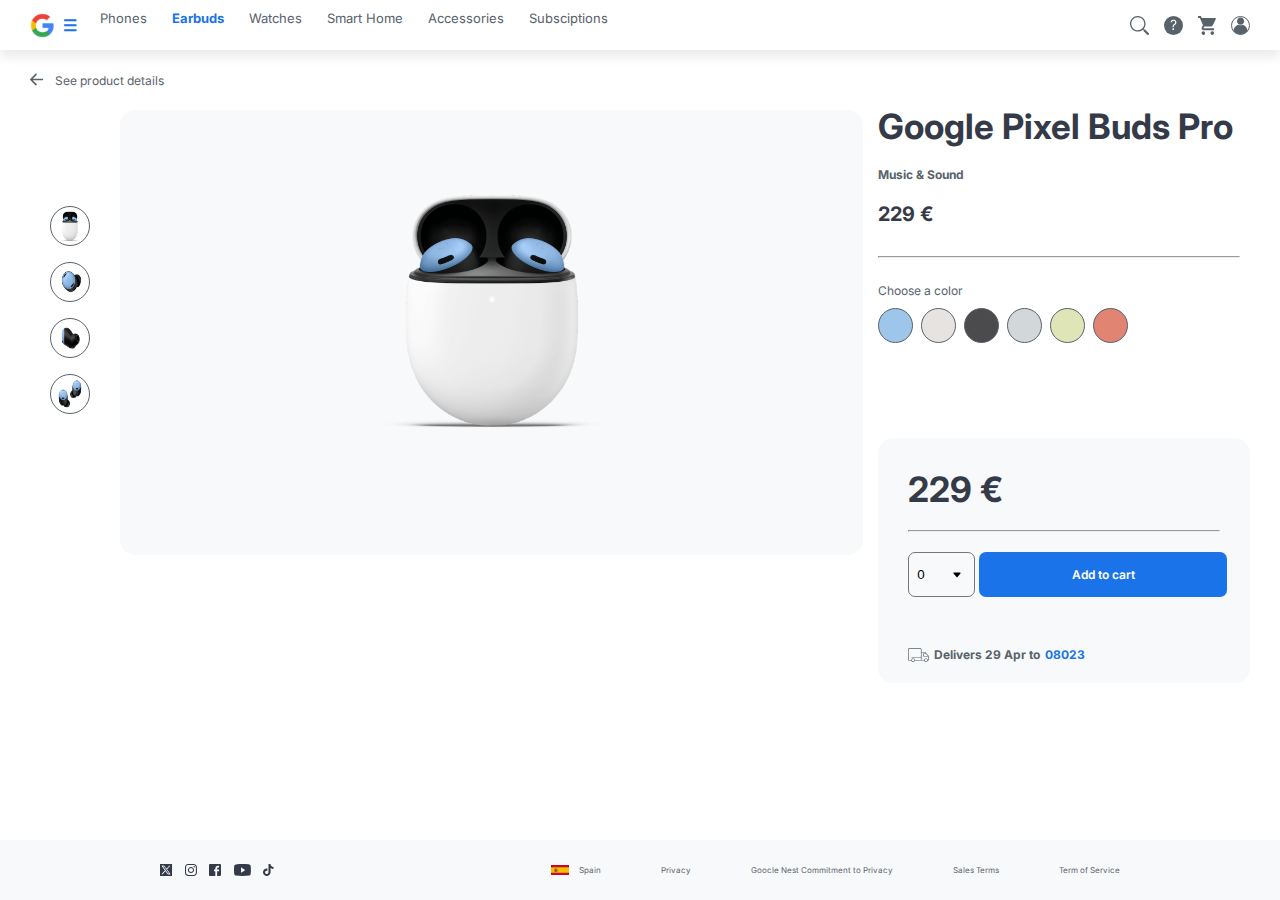
==== index.html @ 32dbdaf0 "first commit" ====
<!DOCTYPE html>
<html lang="en">
<head>
    <meta charset="UTF-8">
    <meta name="viewport" content="width=device-width, initial-scale=1.0">
    <title>Google Store</title>
    <link rel="stylesheet" href="style.css">
    <link rel="stylesheet" href="Text.css">
    <link rel="preconnect" href="https://fonts.googleapis.com">
    <link rel="preconnect" href="https://fonts.gstatic.com" crossorigin>
    <link href="https://fonts.googleapis.com/css2?family=Inter:wght@100..900&display=swap" rel="stylesheet">    
</head>
    <body>
        <header class="nav-wrapper">  
            <img class="nav-img" src="./images/images/google-logo.png" alt="logo-google">
            <nav class="menunav">
                <input type="checkbox" id="menu">
                <label for="menu"> ☰ </label>
                <ul class="menu">
                    <li> <a href="">Phones</a></li>
                    <li><a href="" class="active">Earbuds</a></li>
                    <li><a href="">Watches</a></li>
                    <li><a href="">Smart Home</a></li>
                    <li><a href="">Accessories</a></li>
                    <li><a href="">Subsciptions</a></li>
                </ul>
        </nav>
        <span class="iconos-nav">
            <img src="./images/images/icons/Search.svg" alt="Search">
            <img src="./images/images/icons/Help.svg" alt="Help">
            <img src="./images/images/icons/Cart.svg" alt="Cart">
            <img src="./images/images/icons/Avatar.svg" alt="Avatar">
        </span>
    </header>
    <main>
     <div class="product-details">
        <a href=""><img src="./images/images/icons/Arrow.svg" class="flecha"></a> <p class="see-product">See product details</p>
     </div>
        <section class="left">
            <div class="listadofotos">
                    <br>
                    <img class="fotos-earbuds" src="./images/images/earbuds/earbuds_01.png">
                    <br>
                    <img class="fotos-earbuds" src="./images/images/earbuds/earbuds_02.png" alt="earbuds_02">
                    <br>
                    <img class="fotos-earbuds" src="./images/images/earbuds/earbuds_03.png" alt="earbuds_03">
                    <br>
                    <img class="fotos-earbuds" src="./images/images/earbuds/earbuds_04.png" alt="earbuds_04">
            </div>
            <div class="foto-producto">
                <img class="earbuds01" src="./images/images/earbuds/earbuds_01.png">
            </div>
        </section>
        <section class="right">
            <div class="textos-producto">
                <h1>Google Pixel Buds Pro</h1>
                <br>
                <p class="bold">Music & Sound</p>
                <br>
                <h2>229 €</h2>
                <hr>
            </div>
            <div>
                <p>Choose a color</p>
                <span class="circulos-colores">
                    <div class="circulo-1"></div>
                    <div class="circulo-2"></div>
                    <div class="circulo-3"></div>
                    <div class="circulo-4"></div>
                    <div class="circulo-5"></div>
                    <div class="circulo-6"></div>
                </span>
            </div>
            <div class="pay-box">
                <h1>229 €</h1>
                <hr class="barra-divisoria">
                <div class="button-form">
                    <form action="#">
                        <select name="numbers" id="numbers">
                            <option value="number-1">0</option>
                                <option value="number-2">1</option>
                            <option value="number-3">2</option>
                        </select>
                    <button class="add-to-cart">Add to cart</button>
                    <div class="Delivers">
                            <img src="./images/images/icons/Delivery.svg"><p class="bold">Delivers 29 Apr to</p><p class="boldblue">08023</p>
                        </span>
                    </div>
                </span>               
                <br>
            </div>
        </section>       
    </main>
    <footer>
        <span class="iconos-redes">
            <img src="./images/images/icons/SM-x.svg" alt="Twitter-X">
            <img src="./images/images/icons/SM-instagram.svg" alt="Instagram">
            <img src="./images/images/icons/SM-facebook.svg" alt="Facebook">
            <img src="./images/images/icons/SM-youtube.svg" alt="YouTube">            
            <img src="./images/images/icons/SM-tiktok.svg" alt="TikTok">
        </span>
        <ul class="footer-links">
            <li class="spain-link"><img class="bandera-spain" src="./images/images/icons/Spain.svg"><a href="">Spain</a></li>
            <li><a href="">Privacy</a></li>
            <li><a href="">Goocle Nest Commitment to Privacy</a></li>
            <li><a href="">Sales Terms</a></li>
            <li><a href="">Term of Service</a></li>
        </ul>
        <br>

    </footer>
    </body>
</html>
---- style.css ----
* {
    margin: 0;
    padding: 0;
    box-sizing: border-box;
}


li {
    list-style: none;
    display: inline;
    justify-content: space-around;
}

ul.menu {
    gap: 25px;
    display: flex;
    align-content: flex-start;
    padding-left: 15px;
}

.nav-wrapper {
    display: flex;
    padding-left: 30px;
    padding-right: 30px;
    padding-top: 10px;
    padding-bottom: 10px;
    background-color: white;
    box-shadow: 0px 7px 10px #ebebeb;
    width: 100%;
    align-items: center;
   
}

nav.menunav {
    display: flex;
} 

.iconos-nav {
    align-content: center;
    justify-content: flex-end;
    gap: 15px;
    margin-left: auto;
    display: flex;
}

.nav-img {
    align-content: center;
    justify-content: flex-start;
    height: 25px;
    width: 25px;
}

footer {
    display: flex;
    padding-left: 30px;
    padding-right: 30px;
    background-color: #f8f9fa;
    width: 100%;
    align-items: center;
    position: fixed;
    bottom: 0;
    padding-top: 20px;
    padding-bottom: 20px ;
}

.footer-links {
    gap: 60px;
    display: flex;
    align-content: flex-start;
    justify-content: center;
    margin-right: 130px;
}

.iconos-redes {
    align-content: center;
    justify-content: flex-start;
    display: flex;
    gap: 12px;
    margin-right: auto;
    margin-left: 130px;
}

.bandera-spain {
    gap: 5px;
    align-content: center;
    height: 10px;
}

.spain-link {
    display: flex;
    gap: 10px;
}

main {
    display: grid;
    grid-template-columns: 2fr 1fr;
    grid-template-rows: auto 1fr;
    margin-top: 20px;
    margin-left: 30px;
    margin-bottom: 40px;
    padding-bottom: 20px;
    position: relative;
}

.product-details {
    display: flex;
    flex-direction: row;
    align-items: center;
    grid-column: span 2;
    grid-row: span 1;
    width: 80%;
    gap: 12px;
}

.right {
    display: flex;
    flex-direction: column;
    margin-right: 20px;
    margin-left: 15px;
    margin-top: 15px;
    gap: 15px;
}

.left {
    display: grid;
    grid-template-columns: 70px 1fr;
    padding-left: 20px;
}  

.listadofotos {
    display: flex;
    flex-direction: column;
    margin-top: 100px;
}


.fotos-earbuds {
    width:40px;
    height:40px;
    border-radius:20px;
    border:1px solid #58626b;
    margin-right: 35px;
}

hr {
    margin-right: 20px;
    margin-top: 30px;
    margin-bottom: 10px;
}

.flecha {
    align-items: center;
    gap: 5px;
    height: 13px;
}

.foto-producto {
    background-color: #f8f9fa;
    border-radius: 15px;
    text-align: center;
    margin-top: 20px;
    height: 75%;
    width: 100%;

}

.earbuds01 {
   height: 300px;
   margin-top: 50px;
}    

.circulos-colores {
    display: flex;
    margin-top: 10px;
    gap: 8px;
}

.circulo-1 {
    background: #9ec6ea;
    border-radius: 50%;
    border:1px solid #58626b;
    width: 35px;
    height: 35px;
    
}

.circulo-2 {
    background: #e7e3e0;
    border-radius: 50%;
    border:1px solid #58626b;
    width: 35px;
    height: 35px;
}

.circulo-3 {
    background: #4b4b4d;
    border-radius: 50%;
    border:1px solid #58626b;
    width: 35px;
    height: 35px;
    
}

.circulo-4 {
    background: #d2d7da;
    border-radius: 50%;
    border:1px solid #58626b;
    width: 35px;
    height: 35px;
}

.circulo-5 {
    background: #dfe5b7;
    border-radius: 50%;
    border:1px solid #58626b;
    width: 35px;
    height: 35px;
    
}

.circulo-6 {
    background: #e18572;
    border-radius: 50%;
    border:1px solid #58626b;
    width: 35px;
    height: 35px;
}

.Delivers {
    margin-top: 50px;
    display: flex;
    justify-items: baseline;
    align-items: center;
    gap: 5px;
}

.pay-box {
    background-color: #f8f9fa;
    border-radius: 15px;
    padding-top: 30px;
    padding-bottom: 1px;
    padding-left: 30px;
    padding-right: 10px;
    margin-top: 80px;
    margin-right: 10px;
    height: 80%;
}

.barra-divisoria {
    margin-right: 20px;
    margin-top: 20px;
    margin-bottom: 20px;
}

select {
    width: 20%;
    height: 45px;
    border-radius: 7px;
    padding: 8px;
    background: url("data:image/svg+xml,<svg height='10px' width='10px' viewBox='0 0 16 16' fill='%23000000' xmlns='http://www.w3.org/2000/svg'><path d='M7.247 11.14 2.451 5.658C1.885 5.013 2.345 4 3.204 4h9.592a1 1 0 0 1 .753 1.659l-4.796 5.48a1 1 0 0 1-1.506 0z'/></svg>") no-repeat;
    background-position: calc(100% - 0.75rem) center;
    -moz-appearance:none;
    -webkit-appearance: none; 
    appearance: none;
}

button {
    width: 75%;
    border: 0px;
    height: 45px;
    background-color: #1a73e8;
    border-radius: 7px;
}

input {
    display: none;
}

label {
    box-sizing: border-box;
    display: inline-block;
    border-radius: 5px;
    width: 30px;
    height: 30px;
    line-height: 30px;
    font-weight: bold;
    text-align: center;
    color: #1a73e8;
    cursor: pointer;
    position: relative;
    }

@media (max-width: 820px) {

    .listadofotos {
        display: none;
    }


    main { 
        display: flex;
        flex-direction: column;
        align-content: center;
        margin-left: 15px;
    }

    .left {
        display: flex;
        align-content: center;
        width: 95%;
        height: 500px
    }

    .right {
        display: grid;
        grid-template-columns: 1fr 1fr;
    }
    
    .foto-producto {
        height: 90%;
    }

    .earbuds01 {
        margin-bottom: 20px;
        margin-top: 70px;
     
     }  

    .textos-producto {
        grid-column: span 2;
    }

    .pay-box {
        margin-top: 5px;
    }

    .iconos-redes {
        margin-left: 10px;                
        margin-right: 70px;
    }

    .footer-links {
       justify-content: space-around;
       margin-right: 0;
       margin-left: 30px;
       gap: 50px;
    }
        
    }


    @media (min-width: 390px) and (max-width: 800px) {

        .main {
            display: flex;
            flex-direction: column;
            align-content: center;
            width: 100%;
        }
        
        .listadofotos {
            display: none;
        }

        .foto-producto {
            height: 380px;
        }

        ul.menu {
            display: none;
        }

        .left,
        .right {
            display: flex;
            flex-direction: column;
            padding: 0px;
            margin-top: 0px;
            margin-right: 0px;
            margin-left: 0px;
            margin-bottom: 15px;
            height: 100%;
        }

        footer {
            display: flex;
            flex-direction: column;
            padding: 0px;
            margin: 0px;
            position: relative;
            bottom: 0;
            align-items: center;
            justify-content: center;
        }

        .iconos-redes {
            display: flex;
            align-items: center;
            justify-content: center;
            margin-left: 0px;
            margin-right: 0;
            margin-bottom: 2px;
            
        }

        .footer-links {
            display: grid;
            grid-template-rows: repeat(5, auto);
            gap: 4px;
            justify-content: center;
            align-items: center;
            text-align: center;
            margin: 0px;
            padding: 0px;
    }

        .spain-link {
            display: flex;
            flex-direction: row;
            grid-row-start: 5;
            gap: 3px;
            justify-content: center;
    }
    
        .earbuds01 {
            margin-bottom: 20px;
            margin-top: 70px;
            height: 60%;
     } 
    
     
}
---- Text.css ----
body {
    font-family: "Inter";
}

h1 {
    font-family: "Inter";
    font-size: 35px;
    color: #353a49;
    font-weight: bold;
}

h2 {
    font-family: "Inter";
    font-size: 20px;
    color: #353a49;
    font-weight: bold;
}

p {
    font-family: "Inter";
    font-size: 12px;
    color: #58626b;
}

p.bold {
    font-family: "Inter";
    font-size: 12px;
    color: #58626b;
    font-weight: bold;
}

p.boldblue {
    font-family: "Inter";
    font-size: 12px;
    color: #1a73e8;
    font-weight: bold;
}

.footer-links {
    font-family: "Inter";
    font-size: 8px;
    color: #58626b;
    text-decoration: none;
}

.menu, 
.left {
    font-size: 13px;
}


a {
    font-family: "Inter";
    color: #58626b;
    text-decoration: none;

}

a:active, 
a:focus,
.active {
    font-family: "Inter";
    color: #1a73e8;
    font-weight: bold;
    text-decoration: none;
}


button {
    font-family: "Inter";
    color: white;
    font-weight: 600;
    text-decoration: none;
    font-size: 12px;
}

@media (min-width: 390px) and (max-width: 800px) {
    h1 {
        font-size: 31px;
       }
}
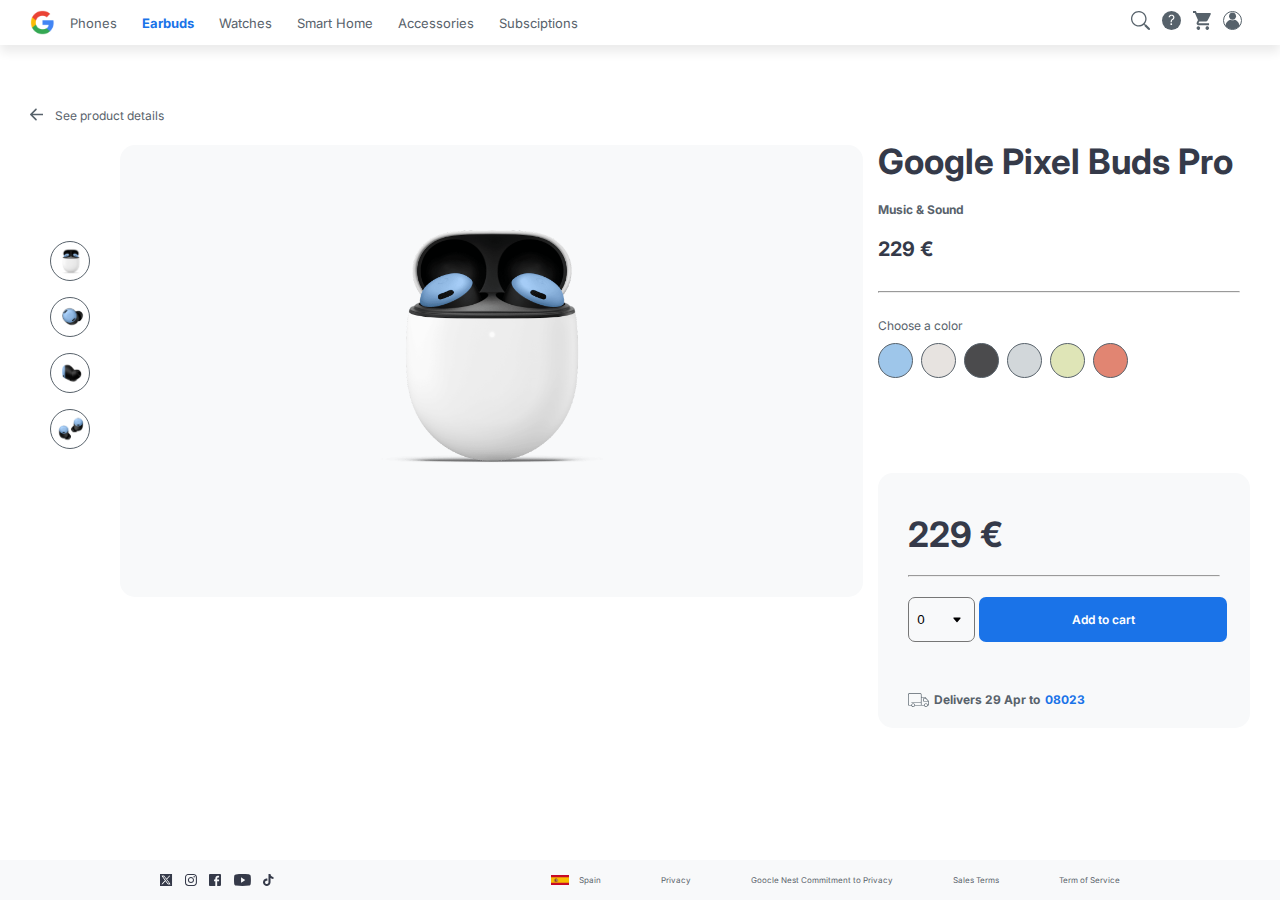
==== commit a426b0ba: "main" ====
--- a/index.html
+++ b/index.html
@@ -4,8 +4,8 @@
     <meta charset="UTF-8">
     <meta name="viewport" content="width=device-width, initial-scale=1.0">
     <title>Google Store</title>
-    <link rel="stylesheet" href="style.css">
-    <link rel="stylesheet" href="Text.css">
+    <link rel="stylesheet" href="./style.css">    
+    <link rel="stylesheet" href="./Text.css">
     <link rel="preconnect" href="https://fonts.googleapis.com">
     <link rel="preconnect" href="https://fonts.gstatic.com" crossorigin>
     <link href="https://fonts.googleapis.com/css2?family=Inter:wght@100..900&display=swap" rel="stylesheet">    
@@ -14,24 +14,24 @@
         <header class="nav-wrapper">  
             <img class="nav-img" src="./images/images/google-logo.png" alt="logo-google">
             <nav class="menunav">
-                <input type="checkbox" id="menu">
-                <label for="menu"> ☰ </label>
                 <ul class="menu">
                     <li> <a href="">Phones</a></li>
-                    <li><a href="" class="active">Earbuds</a></li>
-                    <li><a href="">Watches</a></li>
+                    <li><a href="./index.html" class="active">Earbuds</a></li>
+                    <li><a href="./watches.html">Watches</a></li>
                     <li><a href="">Smart Home</a></li>
                     <li><a href="">Accessories</a></li>
                     <li><a href="">Subsciptions</a></li>
                 </ul>
-        </nav>
-        <span class="iconos-nav">
-            <img src="./images/images/icons/Search.svg" alt="Search">
-            <img src="./images/images/icons/Help.svg" alt="Help">
-            <img src="./images/images/icons/Cart.svg" alt="Cart">
-            <img src="./images/images/icons/Avatar.svg" alt="Avatar">
-        </span>
-    </header>
+            </nav>
+            <span class="iconos-nav">
+                <img src="./images/images/icons/Search.svg" alt="Search">
+                <img src="./images/images/icons/Help.svg" alt="Help">
+                <img src="./images/images/icons/Cart.svg" alt="Cart">
+                <img src="./images/images/icons/Avatar.svg" alt="Avatar">
+            <input type="checkbox" id="menu">
+            <label for="menu" class="menu-hamburgesa"> <svg xmlns="http://www.w3.org/2000/svg" height="24px" viewBox="0 -960 960 960" width="25px" fill="#1a73e8"><path d="M120-240v-80h720v80H120Zm0-200v-80h720v80H120Zm0-200v-80h720v80H120Z"/></svg> </label>
+            </span>
+        </header>
     <main>
      <div class="product-details">
         <a href=""><img src="./images/images/icons/Arrow.svg" class="flecha"></a> <p class="see-product">See product details</p>
@@ -39,13 +39,14 @@
         <section class="left">
             <div class="listadofotos">
                     <br>
-                    <img class="fotos-earbuds" src="./images/images/earbuds/earbuds_01.png">
+                    <div class="circulo-fondoblanco"><img class="fotos-earbuds" src="./images/images/earbuds/earbuds_01.png"></div>
                     <br>
-                    <img class="fotos-earbuds" src="./images/images/earbuds/earbuds_02.png" alt="earbuds_02">
+                    <div class="circulo-fondoblanco"><img class="fotos-earbuds" src="./images/images/earbuds/earbuds_02.png" alt="earbuds_02"></div>
                     <br>
-                    <img class="fotos-earbuds" src="./images/images/earbuds/earbuds_03.png" alt="earbuds_03">
+                    <div class="circulo-fondoblanco"><img class="fotos-earbuds" src="./images/images/earbuds/earbuds_03.png" alt="earbuds_03"></div>
                     <br>
-                    <img class="fotos-earbuds" src="./images/images/earbuds/earbuds_04.png" alt="earbuds_04">
+                    <div class="circulo-fondoblanco"><img class="fotos-earbuds" src="./images/images/earbuds/earbuds_04.png" alt="earbuds_04"></div>
+                    
             </div>
             <div class="foto-producto">
                 <img class="earbuds01" src="./images/images/earbuds/earbuds_01.png">
@@ -84,10 +85,9 @@
                     <button class="add-to-cart">Add to cart</button>
                     <div class="Delivers">
                             <img src="./images/images/icons/Delivery.svg"><p class="bold">Delivers 29 Apr to</p><p class="boldblue">08023</p>
-                        </span>
                     </div>
-                </span>               
-                <br>
+                    <br>
+                </div>
             </div>
         </section>       
     </main>
--- a/style.css
+++ b/style.css
@@ -5,17 +5,19 @@
     box-sizing: border-box;
 }
 
+.menu-hamburgesa {
+    display: none;
+}
 
 li {
     list-style: none;
     display: inline;
-    justify-content: space-around;
 }
 
 ul.menu {
     gap: 25px;
     display: flex;
-    align-content: flex-start;
+    justify-content: flex-start;
     padding-left: 15px;
 }
 
@@ -29,19 +31,24 @@
     box-shadow: 0px 7px 10px #ebebeb;
     width: 100%;
     align-items: center;
+    justify-content: center
    
 }
 
-nav.menunav {
-    display: flex;
-} 
+.menunav {
+    display: flex;
+    flex-direction: row;
+    justify-content: space-around;
+    gap: 15px;
+}
 
 .iconos-nav {
-    align-content: center;
-    justify-content: flex-end;
-    gap: 15px;
     margin-left: auto;
-    display: flex;
+    align-content: space-around;
+}
+
+.iconos-nav img {
+    margin-right: 8px;
 }
 
 .nav-img {
@@ -49,6 +56,7 @@
     justify-content: flex-start;
     height: 25px;
     width: 25px;
+    gap: 30px;
 }
 
 footer {
@@ -60,8 +68,8 @@
     align-items: center;
     position: fixed;
     bottom: 0;
-    padding-top: 20px;
-    padding-bottom: 20px ;
+    padding-top: 10px;
+    padding-bottom: 10px ;
 }
 
 .footer-links {
@@ -80,6 +88,7 @@
     margin-right: auto;
     margin-left: 130px;
 }
+
 
 .bandera-spain {
     gap: 5px;
@@ -96,7 +105,7 @@
     display: grid;
     grid-template-columns: 2fr 1fr;
     grid-template-rows: auto 1fr;
-    margin-top: 20px;
+    margin-top: 60px;
     margin-left: 30px;
     margin-bottom: 40px;
     padding-bottom: 20px;
@@ -118,7 +127,7 @@
     flex-direction: column;
     margin-right: 20px;
     margin-left: 15px;
-    margin-top: 15px;
+    margin-top: 5px;
     gap: 15px;
 }
 
@@ -134,19 +143,26 @@
     margin-top: 100px;
 }
 
+.circulo-fondoblanco {
+    background: white;
+    border-radius: 50%;
+    border:1px solid #58626b;
+    width: 40px;
+    height: 40px;
+}
+
 
 .fotos-earbuds {
     width:40px;
-    height:40px;
-    border-radius:20px;
-    border:1px solid #58626b;
-    margin-right: 35px;
+    margin-right: 30px;
+    margin-top: 4px;
 }
 
 hr {
     margin-right: 20px;
     margin-top: 30px;
     margin-bottom: 10px;
+    color: #4b4b4d;
 }
 
 .flecha {
@@ -291,25 +307,73 @@
     position: relative;
     }
 
-@media (max-width: 820px) {
+
+/* Watches*/
+
+.left-watches {
+    display: flex;
+    flex-direction: row;
+    padding-left: 20px;
+}
+
+.listado-watches img {
+    width: 100px;
+}
+
+.watches {
+    height: 380px;
+    margin-top: 60px;
+    filter: drop-shadow(0 0.5rem 0.5rem rgba(115, 115, 115, 0.6));
+
+}
+
+.watchyellow,
+.watchblack,
+.watchpink {
+    border:1px solid #4b4b4d;
+    border-radius: 8px;
+    text-align: center;
+    width: 140px;
+    height: 140px;
+} 
+
+.listado-watches {
+    display: flex;
+    gap: 12px;
+    margin-bottom: 15px;
+    margin-top: 15px;
+}
+
+/* Tablet */ @media (min-width: 577px) and (max-width: 990px) {
 
     .listadofotos {
         display: none;
     }
 
+    .menu-hamburgesa {
+        display: none;
+    }
+
+    .iconos-nav img {
+    margin-right: 8px;
+}
+    .nav-wrapper {
+        box-shadow: none;
+    }
 
     main { 
         display: flex;
         flex-direction: column;
         align-content: center;
         margin-left: 15px;
+        margin-top: 20px;
     }
 
     .left {
         display: flex;
         align-content: center;
         width: 95%;
-        height: 500px
+        height: 500px;
     }
 
     .right {
@@ -333,7 +397,9 @@
 
     .pay-box {
         margin-top: 5px;
-    }
+        height: 95%;
+    }
+
 
     .iconos-redes {
         margin-left: 10px;                
@@ -344,27 +410,77 @@
        justify-content: space-around;
        margin-right: 0;
        margin-left: 30px;
-       gap: 50px;
+       gap: 40px;
     }
         
-    }
-
-
-    @media (min-width: 390px) and (max-width: 800px) {
-
-        .main {
+/*Watches*/
+
+    .left-watches {
+        display: flex;
+        flex-direction: row;
+        text-align: center;
+        width: 96%;
+        height: 480px;
+    }
+
+    .watches {
+        margin-top: 30px;
+        height: 80%;
+    }
+
+    .listado-watches {
+        display: flex;
+        flex-wrap: wrap;
+        gap: 12px;
+        margin-bottom: 15px;
+        margin-top: 15px;
+    }
+
+}
+
+
+/* Mobil */ @media (max-width: 576px) {
+
+
+        .nav-wrapper {
+            justify-content: space-between;
+        }
+
+        .menunav {
+            display: flex;
+            width: 96%;
+            justify-items: flex-end;
+        
+        }
+        
+        .menu-hamburgesa {
+            display: flex;
+            width: 100%;
+            height: 100%;
+            justify-content: flex-end;
+            margin-left: 5px;
+        }
+
+        .iconos-nav {
+            display: flex;
+            gap: 5px;
+            justify-content: flex-start;
+        }
+        
+        main {
             display: flex;
             flex-direction: column;
-            align-content: center;
-            width: 100%;
-        }
-        
+            width: 96%;
+            margin-top: 20px;
+        }
+
         .listadofotos {
             display: none;
         }
 
         .foto-producto {
             height: 380px;
+            width: 88%;
         }
 
         ul.menu {
@@ -372,15 +488,28 @@
         }
 
         .left,
-        .right {
+        .right,
+        .left-watches {
             display: flex;
             flex-direction: column;
             padding: 0px;
-            margin-top: 0px;
+            margin-top: 8px;
             margin-right: 0px;
             margin-left: 0px;
-            margin-bottom: 15px;
+            margin-bottom: 8px;
             height: 100%;
+            width: 100%;
+        }
+
+        hr {
+            width: 90%;
+        }
+
+        .pay-box {
+            height: 100%;
+            width: 90%;
+            margin-top: 15px;
+            margin-right: 6px;
         }
 
         footer {
@@ -397,17 +526,23 @@
         .iconos-redes {
             display: flex;
             align-items: center;
-            justify-content: center;
+            justify-content: space-around;
+            width: 70%;
             margin-left: 0px;
             margin-right: 0;
-            margin-bottom: 2px;
-            
+            margin-bottom: 16px;
+            margin-top: 20px;
+        }
+
+        .iconos-redes img {
+            height: 35px;
+            gap: 15px;
         }
 
         .footer-links {
             display: grid;
             grid-template-rows: repeat(5, auto);
-            gap: 4px;
+            gap: 8px;
             justify-content: center;
             align-items: center;
             text-align: center;
@@ -428,6 +563,39 @@
             margin-top: 70px;
             height: 60%;
      } 
+
+     /* Watches */
+
+    .listado-watches {
+        display: flex;
+        flex-direction: row;
+        gap: 18px;
+        margin-bottom: 15px;
+        margin-top: 15px;
+    }
+
+    .watchyellow,
+    .watchblack,
+    .watchpink {
+        display: flex;
+        flex-direction: column;
+        justify-content: center;
+        align-items: center;
+        width: 100px;
+        height: 115px;
+    }
+
+    .watches {
+        margin-bottom: 20px;
+        margin-top: 70px;
+        height: 60%;
+    }
+
+   
+    .listado-watches img {
+        width: 65%;
+        padding-top: 5px;
+    }
     
-     
+
 }--- a/Text.css
+++ b/Text.css
@@ -8,6 +8,7 @@
     font-size: 35px;
     color: #353a49;
     font-weight: bold;
+    margin-top: 10px;
 }
 
 h2 {
@@ -75,8 +76,17 @@
     font-size: 12px;
 }
 
-@media (min-width: 390px) and (max-width: 800px) {
+
+
+
+/* Mobil */ @media (max-width: 576px) {
+    
     h1 {
         font-size: 31px;
        }
+
+    p.watches-color {
+        width: 40px;
+        text-align: center;
+    }
 }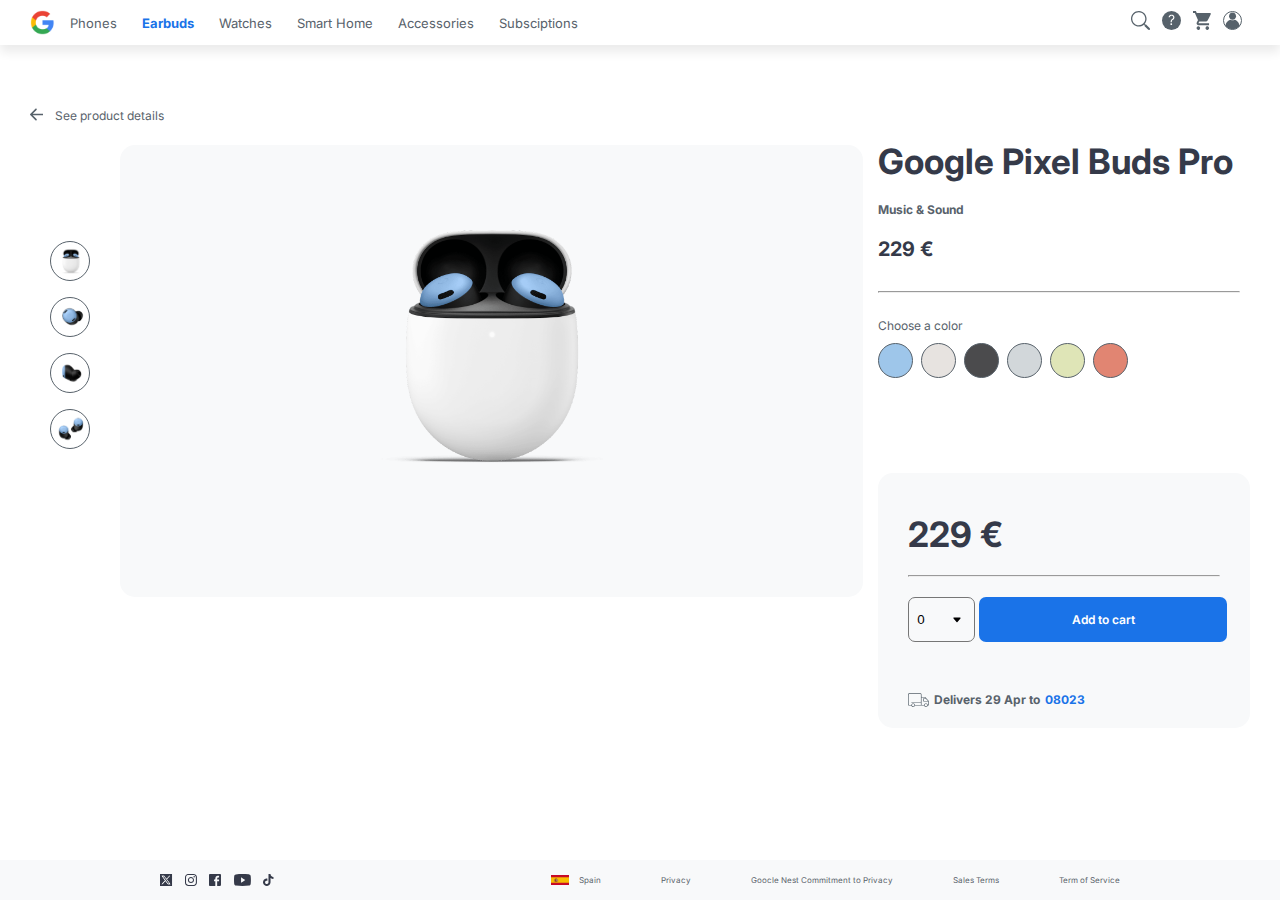
==== commit 875f3fe6: "main" ====
--- a/index.html
+++ b/index.html
@@ -6,6 +6,8 @@
     <title>Google Store</title>
     <link rel="stylesheet" href="./style.css">    
     <link rel="stylesheet" href="./Text.css">
+    <link rel="stylesheet" href="./mobile.css">
+    <link rel="stylesheet" href="./tablet.css">
     <link rel="preconnect" href="https://fonts.googleapis.com">
     <link rel="preconnect" href="https://fonts.gstatic.com" crossorigin>
     <link href="https://fonts.googleapis.com/css2?family=Inter:wght@100..900&display=swap" rel="stylesheet">    
--- a/style.css
+++ b/style.css
@@ -344,258 +344,4 @@
     margin-top: 15px;
 }
 
-/* Tablet */ @media (min-width: 577px) and (max-width: 990px) {
-
-    .listadofotos {
-        display: none;
-    }
-
-    .menu-hamburgesa {
-        display: none;
-    }
-
-    .iconos-nav img {
-    margin-right: 8px;
-}
-    .nav-wrapper {
-        box-shadow: none;
-    }
-
-    main { 
-        display: flex;
-        flex-direction: column;
-        align-content: center;
-        margin-left: 15px;
-        margin-top: 20px;
-    }
-
-    .left {
-        display: flex;
-        align-content: center;
-        width: 95%;
-        height: 500px;
-    }
-
-    .right {
-        display: grid;
-        grid-template-columns: 1fr 1fr;
-    }
-    
-    .foto-producto {
-        height: 90%;
-    }
-
-    .earbuds01 {
-        margin-bottom: 20px;
-        margin-top: 70px;
-     
-     }  
-
-    .textos-producto {
-        grid-column: span 2;
-    }
-
-    .pay-box {
-        margin-top: 5px;
-        height: 95%;
-    }
-
-
-    .iconos-redes {
-        margin-left: 10px;                
-        margin-right: 70px;
-    }
-
-    .footer-links {
-       justify-content: space-around;
-       margin-right: 0;
-       margin-left: 30px;
-       gap: 40px;
-    }
-        
-/*Watches*/
-
-    .left-watches {
-        display: flex;
-        flex-direction: row;
-        text-align: center;
-        width: 96%;
-        height: 480px;
-    }
-
-    .watches {
-        margin-top: 30px;
-        height: 80%;
-    }
-
-    .listado-watches {
-        display: flex;
-        flex-wrap: wrap;
-        gap: 12px;
-        margin-bottom: 15px;
-        margin-top: 15px;
-    }
-
-}
-
-
-/* Mobil */ @media (max-width: 576px) {
-
-
-        .nav-wrapper {
-            justify-content: space-between;
-        }
-
-        .menunav {
-            display: flex;
-            width: 96%;
-            justify-items: flex-end;
-        
-        }
-        
-        .menu-hamburgesa {
-            display: flex;
-            width: 100%;
-            height: 100%;
-            justify-content: flex-end;
-            margin-left: 5px;
-        }
-
-        .iconos-nav {
-            display: flex;
-            gap: 5px;
-            justify-content: flex-start;
-        }
-        
-        main {
-            display: flex;
-            flex-direction: column;
-            width: 96%;
-            margin-top: 20px;
-        }
-
-        .listadofotos {
-            display: none;
-        }
-
-        .foto-producto {
-            height: 380px;
-            width: 88%;
-        }
-
-        ul.menu {
-            display: none;
-        }
-
-        .left,
-        .right,
-        .left-watches {
-            display: flex;
-            flex-direction: column;
-            padding: 0px;
-            margin-top: 8px;
-            margin-right: 0px;
-            margin-left: 0px;
-            margin-bottom: 8px;
-            height: 100%;
-            width: 100%;
-        }
-
-        hr {
-            width: 90%;
-        }
-
-        .pay-box {
-            height: 100%;
-            width: 90%;
-            margin-top: 15px;
-            margin-right: 6px;
-        }
-
-        footer {
-            display: flex;
-            flex-direction: column;
-            padding: 0px;
-            margin: 0px;
-            position: relative;
-            bottom: 0;
-            align-items: center;
-            justify-content: center;
-        }
-
-        .iconos-redes {
-            display: flex;
-            align-items: center;
-            justify-content: space-around;
-            width: 70%;
-            margin-left: 0px;
-            margin-right: 0;
-            margin-bottom: 16px;
-            margin-top: 20px;
-        }
-
-        .iconos-redes img {
-            height: 35px;
-            gap: 15px;
-        }
-
-        .footer-links {
-            display: grid;
-            grid-template-rows: repeat(5, auto);
-            gap: 8px;
-            justify-content: center;
-            align-items: center;
-            text-align: center;
-            margin: 0px;
-            padding: 0px;
-    }
-
-        .spain-link {
-            display: flex;
-            flex-direction: row;
-            grid-row-start: 5;
-            gap: 3px;
-            justify-content: center;
-    }
-    
-        .earbuds01 {
-            margin-bottom: 20px;
-            margin-top: 70px;
-            height: 60%;
-     } 
-
-     /* Watches */
-
-    .listado-watches {
-        display: flex;
-        flex-direction: row;
-        gap: 18px;
-        margin-bottom: 15px;
-        margin-top: 15px;
-    }
-
-    .watchyellow,
-    .watchblack,
-    .watchpink {
-        display: flex;
-        flex-direction: column;
-        justify-content: center;
-        align-items: center;
-        width: 100px;
-        height: 115px;
-    }
-
-    .watches {
-        margin-bottom: 20px;
-        margin-top: 70px;
-        height: 60%;
-    }
-
-   
-    .listado-watches img {
-        width: 65%;
-        padding-top: 5px;
-    }
-    
-
-}+
--- a/mobile.css
+++ b/mobile.css
@@ -0,0 +1,161 @@
+
+/* Mobil */ @media (max-width: 576px) {
+
+
+    .nav-wrapper {
+        justify-content: space-between;
+    }
+
+    .menunav {
+        display: flex;
+        width: 96%;
+        justify-items: flex-end;
+    
+    }
+    
+    .menu-hamburgesa {
+        display: flex;
+        width: 100%;
+        height: 100%;
+        justify-content: flex-end;
+        margin-left: 5px;
+    }
+
+    .iconos-nav {
+        display: flex;
+        gap: 5px;
+        justify-content: flex-start;
+    }
+    
+    main {
+        display: flex;
+        flex-direction: column;
+        width: 96%;
+        margin-top: 20px;
+    }
+
+    .listadofotos {
+        display: none;
+    }
+
+    .foto-producto {
+        height: 380px;
+        width: 88%;
+    }
+
+    ul.menu {
+        display: none;
+    }
+
+    .left,
+    .right,
+    .left-watches {
+        display: flex;
+        flex-direction: column;
+        padding: 0px;
+        margin-top: 8px;
+        margin-right: 0px;
+        margin-left: 0px;
+        margin-bottom: 8px;
+        height: 100%;
+        width: 100%;
+    }
+
+    hr {
+        width: 90%;
+    }
+
+    .pay-box {
+        height: 100%;
+        width: 90%;
+        margin-top: 15px;
+        margin-right: 6px;
+    }
+
+    footer {
+        display: flex;
+        flex-direction: column;
+        padding: 0px;
+        margin: 0px;
+        position: relative;
+        bottom: 0;
+        align-items: center;
+        justify-content: center;
+    }
+
+    .iconos-redes {
+        display: flex;
+        align-items: center;
+        justify-content: space-around;
+        width: 70%;
+        margin-left: 0px;
+        margin-right: 0;
+        margin-bottom: 16px;
+        margin-top: 20px;
+    }
+
+    .iconos-redes img {
+        height: 35px;
+        gap: 15px;
+    }
+
+    .footer-links {
+        display: grid;
+        grid-template-rows: repeat(5, auto);
+        gap: 8px;
+        justify-content: center;
+        align-items: center;
+        text-align: center;
+        margin: 0px;
+        padding: 0px;
+}
+
+    .spain-link {
+        display: flex;
+        flex-direction: row;
+        grid-row-start: 5;
+        gap: 3px;
+        justify-content: center;
+}
+
+    .earbuds01 {
+        margin-bottom: 20px;
+        margin-top: 70px;
+        height: 60%;
+ } 
+
+ /* Watches */
+
+.listado-watches {
+    display: flex;
+    flex-direction: row;
+    gap: 18px;
+    margin-bottom: 15px;
+    margin-top: 15px;
+}
+
+.watchyellow,
+.watchblack,
+.watchpink {
+    display: flex;
+    flex-direction: column;
+    justify-content: center;
+    align-items: center;
+    width: 100px;
+    height: 115px;
+}
+
+.watches {
+    margin-bottom: 20px;
+    margin-top: 70px;
+    height: 60%;
+}
+
+
+.listado-watches img {
+    width: 65%;
+    padding-top: 5px;
+}
+
+
+}--- a/tablet.css
+++ b/tablet.css
@@ -0,0 +1,93 @@
+/* Tablet */ @media (min-width: 577px) and (max-width: 990px) {
+
+    .listadofotos {
+        display: none;
+    }
+
+    .menu-hamburgesa {
+        display: none;
+    }
+
+    .iconos-nav img {
+    margin-right: 8px;
+}
+    .nav-wrapper {
+        box-shadow: none;
+    }
+
+    main { 
+        display: flex;
+        flex-direction: column;
+        align-content: center;
+        margin-left: 15px;
+        margin-top: 20px;
+    }
+
+    .left {
+        display: flex;
+        align-content: center;
+        width: 95%;
+        height: 500px;
+    }
+
+    .right {
+        display: grid;
+        grid-template-columns: 1fr 1fr;
+    }
+    
+    .foto-producto {
+        height: 90%;
+    }
+
+    .earbuds01 {
+        margin-bottom: 20px;
+        margin-top: 70px;
+     
+     }  
+
+    .textos-producto {
+        grid-column: span 2;
+    }
+
+    .pay-box {
+        margin-top: 5px;
+        height: 95%;
+    }
+
+
+    .iconos-redes {
+        margin-left: 10px;                
+        margin-right: 70px;
+    }
+
+    .footer-links {
+       justify-content: space-around;
+       margin-right: 0;
+       margin-left: 30px;
+       gap: 40px;
+    }
+        
+/*Watches*/
+
+    .left-watches {
+        display: flex;
+        flex-direction: row;
+        text-align: center;
+        width: 96%;
+        height: 480px;
+    }
+
+    .watches {
+        margin-top: 30px;
+        height: 80%;
+    }
+
+    .listado-watches {
+        display: flex;
+        flex-wrap: wrap;
+        gap: 12px;
+        margin-bottom: 15px;
+        margin-top: 15px;
+    }
+
+}